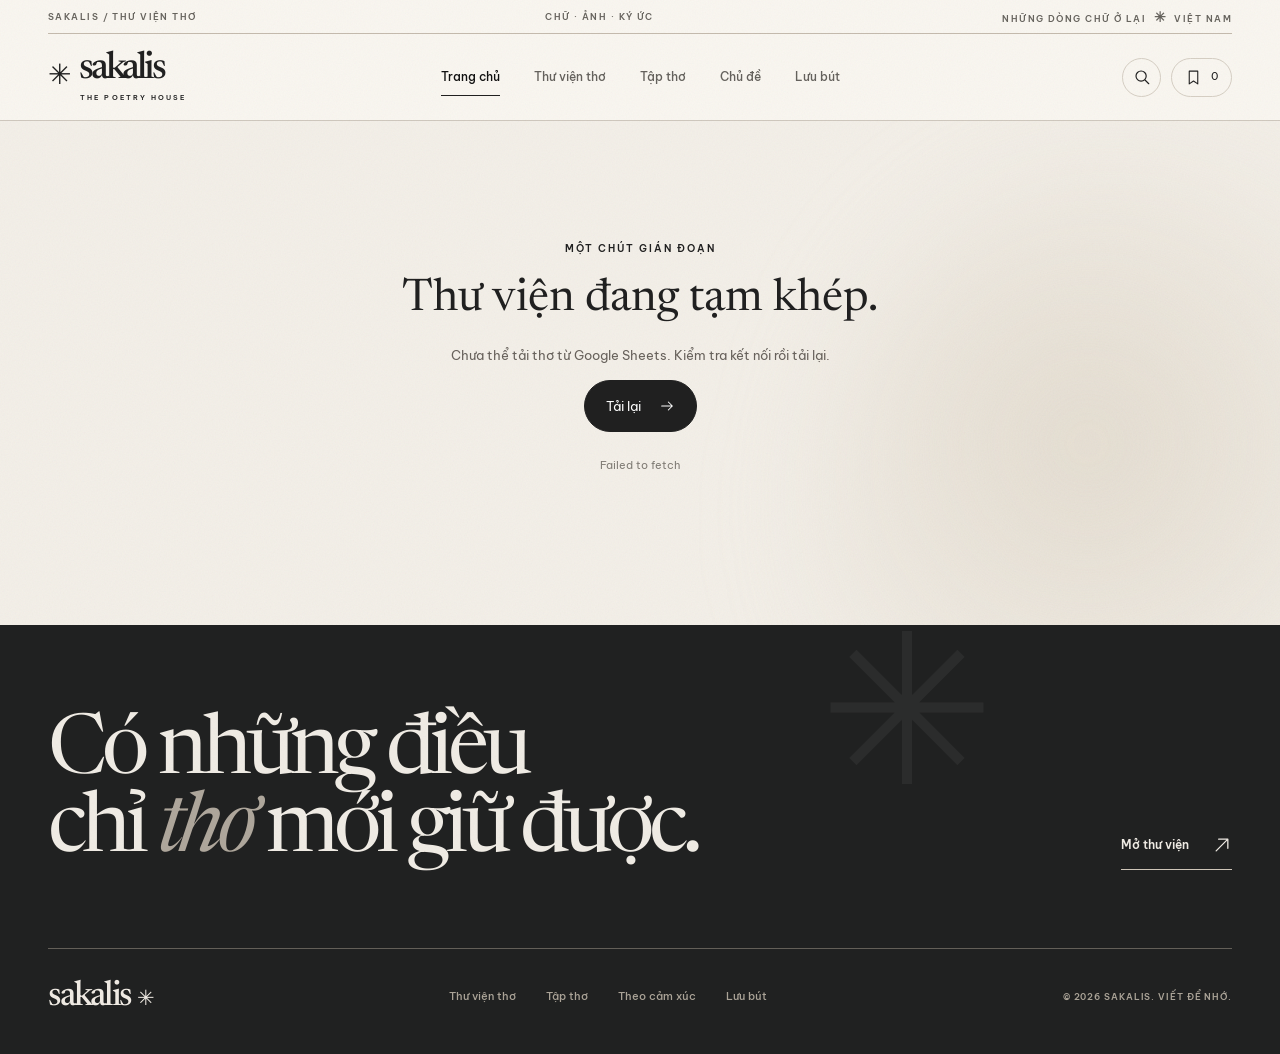
==== index.html @ 2503aca4 "up" ====
<!doctype html>
<html lang="vi"><head><meta charset="utf-8"><meta name="viewport" content="width=device-width, initial-scale=1"><meta name="theme-color" content="#f3efe8"><meta name="description" content="Sakalis, thư viện văn học đương đại: thơ, ký ức và những trang sách."><title>Sakalis · Một khoảng lặng dành cho thơ</title><link rel="icon" href="./favicon.ico"><link rel="preconnect" href="https://fonts.googleapis.com"><link rel="preconnect" href="https://fonts.gstatic.com" crossorigin><link rel="stylesheet" href="./assets/css/site.css"></head>
<body data-page="index"><div id="app"><div class="boot-status" role="status"><span class="boot-mark">✽</span><p>Đang mở những dòng thơ...</p><noscript>Cần bật JavaScript để đọc thơ trên Sakalis.</noscript></div></div><script defer src="./assets/js/site.bundle.js?v=5.0.0"></script></body></html>
---- assets/css/site.css ----
@import url('https://fonts.googleapis.com/css2?family=Be+Vietnam+Pro:wght@300;400;500;600;700&family=Literata:opsz,wght@7..72,300;7..72,400;7..72,500;7..72,600&family=Newsreader:opsz,wght@6..72,300;6..72,400;6..72,500;6..72,600&display=swap');
:root{--ivory:#f3efe8;--paper:#e9e4db;--paper-light:#f9f6f0;--stone:#d8d0c4;--ink:#202020;--dark:#17191b;--grey:#76726e;--line:#c9c0b2;--serif:'Newsreader','Literata',Georgia,serif;--poem:'Literata',Georgia,serif;--sans:'Be Vietnam Pro',Arial,sans-serif;--ease:cubic-bezier(.22,1,.36,1);--depth:0 25px 65px #20191120; color-scheme:light}
*,*::before,*::after{box-sizing:border-box}html{scroll-behavior:smooth}body{margin:0;min-width:320px;background:var(--ivory);color:var(--ink);font:400 13px/1.75 var(--sans);-webkit-font-smoothing:antialiased;overflow-x:hidden}body::before{content:"";position:fixed;z-index:150;inset:0;pointer-events:none;opacity:.23;background-image:url("data:image/svg+xml,%3Csvg viewBox='0 0 160 160' xmlns='http://www.w3.org/2000/svg'%3E%3Cfilter id='n'%3E%3CfeTurbulence type='fractalNoise' baseFrequency='.78' numOctaves='3' stitchTiles='stitch'/%3E%3C/filter%3E%3Crect width='100%25' height='100%25' opacity='.23' filter='url(%23n)'/%3E%3C/svg%3E");background-size:176px 176px;mix-blend-mode:multiply}body::after{content:"";position:fixed;z-index:-1;width:55vw;height:55vw;right:-18vw;top:18vh;border-radius:44% 56% 62% 38% / 55% 40% 60% 45%;background:radial-gradient(ellipse at 40% 40%,#dbd2c3aa,transparent 60%);filter:blur(55px);animation:ambientMorph 18s ease-in-out infinite alternate;pointer-events:none}
a{color:inherit;text-decoration:none}button,input,select{font:inherit}button{cursor:pointer}img{display:block;max-width:100%}[hidden]{display:none!important}::selection{background:#9d9487;color:#fff}button:focus-visible,a:focus-visible,input:focus-visible,select:focus-visible{outline:2px solid #766b5a;outline-offset:4px}.shell{width:min(1320px,calc(100% - 96px));margin-inline:auto}.eyebrow{display:block;font:600 10px/1.5 var(--sans);letter-spacing:.2em;text-transform:uppercase}.appear{opacity:0;transform:translateY(27px);transition:transform .9s var(--ease),opacity .9s var(--ease);transition-delay:var(--delay,0ms)}.appear.in-view{opacity:1;transform:translateY(0)}.page-leaving main{animation:pageLeave .16s ease forwards}
@keyframes pageLeave{to{opacity:.65;filter:blur(2px)}}@keyframes ambientMorph{from{transform:translate(-8%,0) rotate(-5deg);border-radius:44% 56% 62% 38% / 55% 40% 60% 45%}to{transform:translate(5%,8%) rotate(16deg);border-radius:59% 41% 38% 62%/39% 62% 38% 61%}}@keyframes fadeUp{from{opacity:0;transform:translateY(40px);filter:blur(4px)}to{opacity:1;transform:translateY(0);filter:blur(0)}}@keyframes roll{to{transform:rotate(360deg)}}@keyframes bob{50%{transform:translateY(-8px)}}@keyframes ticker{to{transform:translateX(-50%)}}@keyframes grainShift{0%,100%{transform:translate(0,0)}25%{transform:translate(1%,-1%)}50%{transform:translate(-1%,1%)}75%{transform:translate(1%,1%)}}@keyframes bookmarkPop{0%{transform:scale(1)}45%{transform:scale(1.27) rotate(-12deg)}100%{transform:scale(1)}}
/* Masthead + navigation */
.site-head{position:relative;z-index:120;background:var(--paper-light);border-bottom:1px solid #cfc8be}.head-top{height:34px;border-bottom:1px solid #c5bbae;display:flex;align-items:center;justify-content:space-between;font:600 9px/1 var(--sans);letter-spacing:.16em;color:#67645e}.head-top i{font-style:normal;font-size:14px;margin:0 4px}.head-main{height:86px;display:grid;grid-template-columns:1fr auto 1fr;align-items:center;gap:35px}.brand{display:flex;align-items:center;width:max-content;gap:8px;font:500 38px/.9 var(--serif);letter-spacing:-.085em}.brand-symbol{font:28px/1 var(--serif);letter-spacing:0;animation:roll 35s linear infinite}.brand small{display:block;font:600 7px/1.4 var(--sans);letter-spacing:.3em;margin-top:7px;margin-left:1px}.nav-links{display:flex;align-items:center;gap:34px}.nav-links a{position:relative;font:500 12px/1 var(--sans);color:#65625d;transition:color .2s}.nav-links a:hover,.nav-links a[aria-current=page]{color:#111}.nav-links a:after{content:"";position:absolute;left:0;bottom:-13px;width:0;height:1px;background:#202020;transition:width .35s var(--ease)}.nav-links a:hover:after,.nav-links a[aria-current=page]:after{width:100%}.head-actions{display:flex;align-items:center;justify-content:flex-end;gap:10px}.head-search,.head-saved{display:flex;align-items:center;justify-content:center;height:39px;border:1px solid #d6cfc4;transition:background .25s,color .25s,border-color .25s}.head-search{width:39px;border-radius:50%}.head-saved{border-radius:50px;padding:0 13px;gap:9px;font-size:11px}.head-search:hover,.head-saved:hover{background:#272624;color:#fff;border-color:#272624}.nav-menu,.nav-mobile{display:none}.nav-menu{background:none;border:0;padding:8px}
/* Shared UI */
.section-head{display:grid;grid-template-columns:76px minmax(0,1fr) auto;align-items:end;gap:26px;margin:0 0 34px;border-bottom:1px solid var(--line);padding-bottom:26px}.section-index{align-self:start;font:400 21px/1 var(--serif);color:#867f76;display:flex;gap:14px}.section-index span{font-size:12px;padding-top:6px}.section-title .eyebrow{color:#827970;margin-bottom:8px}.section-title h2{margin:0;font:400 clamp(35px,3.9vw,58px)/1.03 var(--serif);letter-spacing:-.045em}.section-title h2 em{font-weight:300;color:#817b73}.text-link{display:inline-flex;align-items:center;gap:15px;font:600 11px/1.5 var(--sans);letter-spacing:.015em;padding-bottom:7px;white-space:nowrap}.text-link svg{transition:transform .35s var(--ease)}.text-link:hover svg{transform:translate(4px,-4px)}.text-link:after{content:'';position:absolute}.button-ink{display:inline-flex;align-items:center;gap:18px;border:1px solid var(--ink);background:var(--ink);color:#fff;padding:14px 21px;border-radius:50px;transition:background .25s,color .25s;white-space:nowrap}.button-ink:hover{background:transparent;color:var(--ink)}.loading{min-height:430px;display:flex;flex-direction:column;align-items:center;justify-content:center;gap:20px;text-align:center;color:#666}.loading span{font:35px var(--serif);animation:roll 14s linear infinite}.loading p{font:italic 21px var(--serif)}.toast{position:fixed;z-index:800;bottom:28px;left:50%;transform:translate(-50%,20px);opacity:0;pointer-events:none;transition:transform .3s,opacity .3s;background:#252321;color:#fff;border-radius:35px;padding:13px 23px;box-shadow:0 10px 40px #0003;white-space:nowrap}.toast.show{opacity:1;transform:translate(-50%,0)}.notice,.empty-state{text-align:center;padding:120px 20px}.notice h2,.empty-state h2{font:400 45px/1.15 var(--serif);margin:18px 0}.notice p,.empty-state p{color:#68625c}.notice small{display:block;margin-top:24px;color:#807c75}.empty-state>span{font:45px var(--serif)}
/* HERO: ink-dark editorial composition */
.hero-art{position:relative;min-height:670px;margin:30px 0 0;border-radius:11px 11px 135px 11px;display:grid;grid-template-columns:56% 44%;overflow:hidden;background:#1c1d1d;color:#f4f0e9;isolation:isolate;box-shadow:var(--depth)}.hero-art:before{content:"";position:absolute;width:650px;height:680px;left:-210px;bottom:-490px;border-radius:50%;background:radial-gradient(ellipse,#7d7c7357,transparent 68%);filter:blur(15px);animation:ambientMorph 17s ease-in-out infinite alternate;z-index:-1}.hero-art:after{content:"✳";position:absolute;right:25%;top:-120px;font:350px/1 var(--serif);opacity:.035;pointer-events:none}.hero-copy{position:relative;z-index:3;padding:55px 25px 53px 64px;display:flex;flex-direction:column;justify-content:space-between}.hero-edition{font:600 10px/1.3 var(--sans);letter-spacing:.21em;color:#bab7af;opacity:0;animation:fadeUp .9s .1s forwards}.hero-title-mask{display:flex;flex-direction:column;margin:43px 0 auto}.hero-typeline{font:300 clamp(67px,7.6vw,123px)/.9 var(--serif);letter-spacing:-.057em;opacity:0;animation:fadeUp 1s var(--ease) forwards}.hero-typeline:nth-child(2){animation-delay:.14s}.hero-typeline:nth-child(3){animation-delay:.28s}.hero-typeline-em{font-style:italic;color:#b3aba0;margin-left:6vw}.hero-bottom{display:flex;gap:20px;align-items:end;justify-content:space-between;margin-top:25px;border-top:1px solid #87837c4d;padding-top:21px}.hero-lines{font:italic 15px/1.95 var(--poem);color:#c5c0b6;display:flex;flex-direction:column;max-width:53%}.hero-lines span{white-space:nowrap;overflow:hidden;text-overflow:ellipsis}.hero-cta{display:flex;flex-direction:column;gap:14px;max-width:46%}.hero-cta>span{font:600 9px/1.5 var(--sans);letter-spacing:.17em;color:#c2bcb2}.hero-cta a{display:flex;gap:15px;align-items:center;font:500 13px var(--sans);padding-bottom:8px;border-bottom:1px solid #bab6ae}.hero-cta a svg{transition:transform .3s}.hero-cta a:hover svg{transform:translate(4px,-4px)}.hero-visual{position:relative;overflow:hidden;min-height:670px}.hero-visual:after{content:'';inset:0;position:absolute;pointer-events:none;background:linear-gradient(90deg,#1c1d1d 0%,transparent 16%),linear-gradient(0deg,#1c1d1d6d,transparent 29%)}.hero-image-shape{position:absolute;inset:42px 45px 48px 8px;overflow:hidden;border-radius:46% 54% 47% 53%/55% 41% 59% 45%;filter:grayscale(1);transform:rotate(-5deg);box-shadow:inset 0 0 70px #0009;animation:heroMorph 18s ease-in-out infinite alternate}.hero-art-image{position:absolute;inset:-20px;transform:translate(var(--mx,0),var(--my,0)) rotate(5deg) scale(1.13);transition:transform .6s ease-out}.hero-art-image img{width:100%;height:100%;object-fit:cover;filter:contrast(1.22) brightness(.83)}@keyframes heroMorph{0%{border-radius:46% 54% 47% 53%/55% 41% 59% 45%;transform:rotate(-5deg)}100%{border-radius:56% 44% 57% 43%/45% 59% 41% 55%;transform:rotate(4deg)}}.hero-drawn-orbit{position:absolute;z-index:1;inset:20px 17px 17px 2px;border:1px solid #d8d1c146;border-radius:50%;transform:rotate(23deg);pointer-events:none}.hero-drawn-orbit:after{content:'';position:absolute;left:8%;bottom:18%;width:9px;height:9px;border-radius:50%;background:#d2cabb}.hero-visual-seal{position:absolute;z-index:3;right:10%;top:9%;font:68px/1 var(--serif);color:#dfdad0;animation:roll 45s linear infinite}.hero-visual-note{position:absolute;z-index:3;bottom:43px;right:50px;font:600 9px var(--sans);color:#e4e2dc;letter-spacing:.25em;writing-mode:vertical-rl}.hero-side{position:absolute;right:14px;top:50%;transform:translateY(-50%) rotate(180deg);writing-mode:vertical-rl;z-index:4;font:600 8px var(--sans);letter-spacing:.25em;color:#aaa399}
.marquee-ribbon{height:48px;margin:29px 0 80px;overflow:hidden;border-top:1px solid #bdb3a6;border-bottom:1px solid #bdb3a6;display:flex;align-items:center;color:#82796d}.marquee-ribbon div{white-space:nowrap;min-width:max-content;animation:ticker 40s linear infinite;font:500 14px var(--serif);letter-spacing:.28em}.marquee-ribbon i{font-style:normal;font-size:12px;padding:0 24px;color:#9b9389}
.home-section{margin-bottom:115px}.highlight-section{margin-top:0}.feature-layout{display:grid;grid-template-columns:minmax(0,1.38fr) minmax(0,.62fr);gap:17px;height:580px}.feature-major{position:relative;overflow:hidden;border-radius:8px 80px 8px 8px;color:#f4efe8;display:block;background:#2d2b29}.feature-major>img{width:100%;height:100%;object-fit:cover;filter:grayscale(1) brightness(.76);transition:transform 1.3s var(--ease),filter .7s}.feature-major:hover>img{transform:scale(1.055);filter:grayscale(1) brightness(.66)}.feature-major-dark{position:absolute;inset:0;background:linear-gradient(0deg,#090b0bea 0%,#080b0b47 64%,#090b0b20 100%)}.feature-major-kicker{position:absolute;top:30px;left:36px;font:600 10px var(--sans);letter-spacing:.2em}.feature-major-copy{position:absolute;left:43px;right:40px;bottom:40px}.feature-major-copy>span{font:600 10px var(--sans);letter-spacing:.15em}.feature-major-copy h3{font:400 clamp(38px,4.5vw,69px)/1.05 var(--serif);letter-spacing:-.04em;margin:13px 0 16px;max-width:80%}.feature-major-copy p{font:italic 16px/1.8 var(--poem);color:#d8d5cd;max-width:450px}.feature-major-link{display:flex;align-items:center;gap:12px;margin-top:26px;font:600 12px var(--sans)!important;letter-spacing:0!important}.feature-aside{display:grid;grid-template-rows:1.05fr .95fr;gap:17px;min-height:0}.feature-quotation{position:relative;overflow:hidden;background:#dcd5c9;border-radius:8px;padding:33px 35px;display:flex;flex-direction:column;justify-content:space-between}.feature-quotation::after{content:"";position:absolute;width:180px;height:180px;right:-60px;top:-70px;border:1px solid #a69b8d;border-radius:50%}.feature-quotation .eyebrow{color:#575149}.quotation-mark{font:400 104px/.7 var(--serif);color:#95897a;position:absolute;top:85px;left:28px;opacity:.5}.feature-quotation blockquote{margin:35px 0 20px;font:italic 400 clamp(23px,2.5vw,37px)/1.22 var(--serif);letter-spacing:-.02em;position:relative;z-index:1}.quote-origin{display:flex;gap:12px;align-items:center;font:600 10px var(--sans);color:#686157}.feature-secondary{display:grid;grid-template-columns:46% 54%;background:#242422;color:#f0ebe1;border-radius:8px 8px 60px 8px;overflow:hidden}.secondary-image{overflow:hidden}.secondary-image img{height:100%;width:100%;object-fit:cover;filter:grayscale(1);transition:transform .9s var(--ease)}.feature-secondary:hover img{transform:scale(1.06)}.secondary-body{display:flex;flex-direction:column;gap:10px;padding:28px 22px;justify-content:space-between}.secondary-body small{font:600 9px var(--sans);letter-spacing:.14em;color:#b2aa9e}.secondary-body strong{font:400 30px/1.13 var(--serif)}.secondary-body svg{margin-left:auto}
/* Poem gallery: cinematic photo covers, horizontal layouts, pure text folios */
.poem-gallery{display:grid;grid-template-columns:repeat(12,minmax(0,1fr));gap:20px;grid-auto-flow:row dense}.poem-item{position:relative;min-width:0;min-height:400px;overflow:hidden;border-radius:8px;background:#e5e0d6;isolation:isolate;transition:box-shadow .4s var(--ease)}.poem-item:hover{box-shadow:0 30px 64px #332e2424}.poem-item--cover,.poem-item--verse,.poem-item--folio{grid-column:span 4}.poem-item--editorial{grid-column:span 8;display:grid;grid-template-columns:45% 55%;border:1px solid #d1c8ba;background:#eae5dc}.poem-item--cover{min-height:470px}.cover-art{display:block;height:100%;color:#fff;position:relative;overflow:hidden}.cover-art>img{width:100%;height:100%;object-fit:cover;filter:grayscale(1) brightness(.86);transition:transform 1.1s var(--ease),filter 1s}.cover-art:hover>img{transform:scale(1.07);filter:grayscale(1) brightness(.66)}.cover-gradient{position:absolute;inset:0;background:linear-gradient(180deg,#16161630 0%,transparent 30%,#0d0d0d33 50%,#0d0d0dea 100%)}.cover-number{position:absolute;top:28px;left:27px;font:500 11px var(--sans);letter-spacing:.21em}.cover-caption{position:absolute;bottom:34px;left:31px;right:24px;transition:transform .45s var(--ease)}.cover-art:hover .cover-caption{transform:translateY(-8px)}.cover-caption>span:first-child{font:600 10px var(--sans);letter-spacing:.16em}.cover-caption h3{font:400 clamp(32px,3vw,45px)/1.09 var(--serif);letter-spacing:-.036em;margin:14px 0 18px}.cover-excerpt{font:italic 14px/1.55 var(--poem);color:#e5e1d7;display:block;max-width:95%}.cover-corner{position:absolute;right:26px;top:26px;border:1px solid #fff8;width:37px;height:37px;border-radius:50%;display:grid;place-items:center;transition:transform .4s}.cover-art:hover .cover-corner{transform:rotate(45deg)}.save-btn{display:inline-grid;place-items:center;width:38px;height:38px;background:#f5f0e8bb;border:1px solid #cfcbc5;color:#4f4b46;border-radius:50%;flex:none;transition:background .3s,color .3s,border-color .3s,transform .3s}.save-btn:hover,.save-btn.saved{background:#232220;color:white;border-color:#232220}.save-btn.saved svg{fill:currentColor}.save-btn.save-burst svg{animation:bookmarkPop .45s ease}.cover-save{position:absolute;z-index:3;bottom:20px;right:20px;background:#f2efecde}.editorial-art{position:relative;overflow:hidden;display:block;height:100%}.editorial-art img{width:100%;height:100%;object-fit:cover;filter:grayscale(1) contrast(1.08);transition:transform 1s var(--ease)}.editorial-art:hover img{transform:scale(1.07)}.image-stamp{position:absolute;bottom:18px;left:18px;font:600 8px var(--sans);letter-spacing:.15em;color:white;background:#20202091;padding:8px 12px}.editorial-copy{display:flex;flex-direction:column;padding:29px 31px 27px;gap:12px;min-width:0}.card-topline{display:flex;align-items:center;justify-content:space-between;gap:8px}.card-topline>span{font:600 9px/1.5 var(--sans);letter-spacing:.16em;color:#756f67}.editorial-copy h3{font:400 clamp(32px,3.5vw,51px)/1.05 var(--serif);letter-spacing:-.04em;margin:13px 0 12px}.editorial-copy h3 a,.folio-mid h3 a{transition:color .25s}.editorial-copy h3 a:hover,.folio-mid h3 a:hover{color:#80776d}.editorial-lines{display:flex;flex-direction:column;font:italic 15px/1.9 var(--poem);color:#777269;flex:1}.editorial-lines span{overflow:hidden;text-overflow:ellipsis;white-space:nowrap}.card-arrow{display:flex;align-items:center;justify-content:space-between;border-top:1px solid #c9beb1;padding-top:19px;margin-top:12px;font:600 11px var(--sans)}.card-arrow span{display:grid;place-items:center;width:36px;height:36px;border:1px solid #968b80;border-radius:50%;transition:transform .4s}.card-arrow:hover span{transform:translateX(5px)}.poem-item--verse{background:#232322;color:#f2ede5;padding:28px 30px;display:flex;flex-direction:column}.poem-item--verse:before{content:'';position:absolute;inset:0;background:radial-gradient(circle at 75% 80%,#77736842,transparent 62%);z-index:-1}.verse-ink{position:absolute;right:-35px;bottom:-64px;font:330px/1 var(--serif);color:#ffffff0b;transform:rotate(-24deg);pointer-events:none}.poem-item--verse .card-topline>span{color:#bbb4aa}.poem-item--verse .save-btn{color:#fff;border-color:#555;background:#ffffff0d}.poem-item--verse .save-btn:hover,.poem-item--verse .save-btn.saved{background:#e9e3d9;color:#222}.verse-card-content{display:flex;flex-direction:column;flex:1;padding-top:28px}.verse-card-content .eyebrow{color:#b6ada1}.verse-card-content blockquote{font:italic 400 clamp(27px,3vw,41px)/1.3 var(--serif);letter-spacing:-.032em;margin:auto 0;display:-webkit-box;-webkit-line-clamp:5;-webkit-box-orient:vertical;overflow:hidden}.verse-card-title{font:600 11px var(--sans);letter-spacing:.05em;border-top:1px solid #746f65;padding-top:14px}.verse-arrow{font:500 10px var(--sans);display:flex;justify-content:space-between;align-items:center;margin-top:12px;color:#bfb8af}.poem-item--folio{background:linear-gradient(135deg,#d6cec1,#f0eae1 62%,#d9d1c5);padding:25px 27px;display:flex;flex-direction:column;border:1px solid #c9beb1;box-shadow:inset 0 0 0 8px #ebe4dbaa}.folio-stitch{font:600 8px var(--sans);letter-spacing:.25em;color:#8c8173;display:flex;justify-content:space-between;padding:0 1px 17px;margin-bottom:12px;border-bottom:1px solid #bcb0a2}.folio-mid{margin:auto 0;text-align:center;padding:22px 10px}.folio-ornament{font:45px var(--serif);color:#8a7e71}.folio-mid h3{font:400 clamp(31px,3.1vw,47px)/1.12 var(--serif);letter-spacing:-.045em;margin:19px 0 22px}.folio-mid p{font:italic 15px/1.7 var(--poem);color:#746b60}.folio-foot{display:flex;justify-content:space-between;align-items:center;padding:14px 0 0;border-top:1px solid #bcb0a2;font:600 9px var(--sans);letter-spacing:.12em}
/* Book cover physical objects */
.shelves-section{padding:26px 0 0}.book-shelf{display:grid;grid-template-columns:repeat(5,minmax(0,1fr));gap:26px;position:relative;padding:20px 7px 37px}.book-shelf:after{content:"";position:absolute;left:0;right:0;bottom:70px;height:12px;border-radius:5px;background:linear-gradient(#c7bfb3,#9d9387);box-shadow:0 12px 13px #43372b34;z-index:-1}.book-card{display:block;min-width:0;perspective:900px}.book-object{height:auto;aspect-ratio:.68;width:min(100%,216px);margin:0 auto 22px;position:relative;transform:rotateY(-13deg) rotateZ(-2deg);transform-style:preserve-3d;box-shadow:14px 18px 20px #261e162e,4px 5px 3px #261e1629;border-radius:3px 7px 7px 3px;overflow:visible;transition:transform .65s var(--ease),box-shadow .65s var(--ease);background:#181818;color:#f1ede6}.book-card:hover .book-object{transform:translateY(-15px) rotateY(0deg) rotateZ(0deg);box-shadow:10px 29px 27px #261e1645,0 7px 3px #261e1625}.book-object:after{content:"";position:absolute;right:-8px;top:3px;bottom:3px;width:9px;background:repeating-linear-gradient(90deg,#e9e4dd 0 1px,#d5cec3 1px 2px,#eee7dd 2px 4px);transform:rotateY(60deg);transform-origin:left;border-radius:0 3px 3px 0}.book-photo{position:absolute;inset:0;overflow:hidden;border-radius:2px 5px 5px 2px}.book-photo:after{content:'';position:absolute;inset:0;background:linear-gradient(180deg,#13131342 0%,#121212c4 100%)}.book-photo img{width:100%;height:100%;object-fit:cover;filter:grayscale(1) contrast(1.06)}.book-grain{position:absolute;inset:0;background:linear-gradient(90deg,#0006 0%,transparent 9%,#ffffff18 12%,transparent 15%);z-index:1}.book-spine{position:absolute;left:7px;top:0;bottom:0;width:3px;box-shadow:2px 0 3px #0006;z-index:3}.book-cover-writing{position:absolute;inset:20px 15px 18px 22px;z-index:2;display:flex;flex-direction:column;justify-content:space-between}.book-imprint{font:600 8px var(--sans);letter-spacing:.18em}.book-cover-writing strong{font:400 clamp(22px,2.2vw,33px)/1.05 var(--serif);letter-spacing:-.03em;text-shadow:0 1px 5px #0004}.book-cover-rule{height:1px;background:#e8e1d090;margin-top:auto;margin-bottom:8px}.book-cover-writing small{display:flex;justify-content:space-between;font:600 8px var(--sans)}.book-cover-writing small span{font-size:18px}.book-pale .book-photo:after{background:linear-gradient(180deg,#a8a39a45,#4a423c85)}.book-silver .book-photo:after{background:linear-gradient(180deg,#2223,#111a)}.book-mist .book-photo:after{background:linear-gradient(180deg,#dad5cb14,#151919c9)}.book-caption{display:flex;flex-direction:column;gap:4px;padding:0 9px}.book-caption strong{font:500 17px/1.2 var(--serif)}.book-caption small{font:500 10px var(--sans);color:#77706a;display:flex;gap:8px;align-items:center}
/* An editorial pause */
.breathing-section{min-height:500px;margin:20px 0 115px;background:#292a2a;color:#f2efe7;display:grid;grid-template-columns:49% 51%;overflow:hidden;border-radius:8px 100px 8px 8px}.breathing-visual{position:relative;min-height:500px;overflow:hidden}.breathing-visual img{width:100%;height:100%;object-fit:cover;filter:grayscale(1) brightness(.58);transition:transform 1s}.breathing-section:hover img{transform:scale(1.04)}.breathing-visual:after{content:'';position:absolute;inset:0;background:linear-gradient(90deg,transparent,#292a2a77)}.breathing-sun{position:absolute;top:-120px;right:-160px;width:430px;height:430px;border:1px solid #ffffff55;border-radius:50%;z-index:2;box-shadow:0 0 0 42px #ffffff13,0 0 0 100px #ffffff0c}.breathing-visual>span{position:absolute;bottom:29px;left:31px;z-index:3;font:600 9px var(--sans);letter-spacing:.17em}.breathing-content{padding:75px clamp(32px,5.5vw,87px);display:flex;flex-direction:column;align-items:start;justify-content:center}.breathing-content .eyebrow{color:#b9b0a5}.breathing-icon{font:55px var(--serif);color:#a9a194;margin-top:25px}.breathing-content h2{font:400 clamp(31px,4vw,58px)/1.14 var(--serif);letter-spacing:-.03em;margin:10px 0 18px}.breathing-content h2 em{color:#b7b0a4}.breathing-content p{font:400 13px/2 var(--sans);color:#c0bcb4;max-width:470px;margin-bottom:24px}.breathing-content .text-link{border-bottom:1px solid #d0c8bd}
/* Topic tiles and notes */
.mood-gallery{display:grid;grid-template-columns:repeat(3,minmax(0,1fr));gap:15px}.mood-card{height:235px;position:relative;overflow:hidden;border-radius:8px;background:#d7d1c8;padding:22px 25px;display:flex;flex-direction:column;justify-content:space-between}.mood-card:after{content:'';position:absolute;inset:0;background:linear-gradient(90deg,#ded8cfec 8%,#ded8cf54 100%);pointer-events:none;transition:background .4s}.mood-background{position:absolute;inset:0;filter:grayscale(1);overflow:hidden}.mood-background img{width:100%;height:100%;object-fit:cover;opacity:.7;transition:transform .8s var(--ease),opacity .4s}.mood-card:hover img{transform:scale(1.08);opacity:.85}.mood-count,.mood-word,.mood-end{position:relative;z-index:2}.mood-count{font:600 9px var(--sans);letter-spacing:.2em}.mood-word{font:400 clamp(29px,3.5vw,53px)/1 var(--serif);letter-spacing:-.035em}.mood-end{display:flex;align-items:center;justify-content:space-between;font:600 10px var(--sans)}.closing-note{min-height:260px;margin:50px 0 110px;border-top:1px solid var(--line);display:flex;gap:12px;flex-direction:column;align-items:center;justify-content:center;position:relative;text-align:center}.closing-note h2{font:400 clamp(31px,4vw,54px)/1.1 var(--serif);margin:10px 0 15px}.closing-note h2 i{color:#867d73}.closing-ornament{position:absolute;right:5%;top:50%;font:130px/1 var(--serif);color:#c9c0b4;opacity:.4;z-index:-1}
/* Library page */
.list-hero{position:relative;min-height:400px;margin:32px 0 28px;background:#252525;border-radius:10px 75px 10px 10px;color:#efe9df;display:grid;grid-template-columns:67% 33%;overflow:hidden}.list-hero:before{content:'';position:absolute;inset:0;background:radial-gradient(circle at 30% 100%,#635f5755,transparent 55%);pointer-events:none}.list-hero-copy{position:relative;padding:50px 65px 52px}.list-hero-copy .eyebrow{color:#c5bdb1}.list-hero h1{font:400 clamp(50px,6vw,92px)/.92 var(--serif);letter-spacing:-.045em;margin:27px 0 19px}.list-hero h1 em{color:#b7afa5}.list-hero p{font:400 13px/1.9 var(--sans);color:#c0b8ac;max-width:455px}.list-hero-art{position:relative;min-height:390px}.list-hero-oval{position:absolute;inset:24px 36px 25px 5px;border-radius:48% 52% 43% 57%/57% 40% 60% 43%;overflow:hidden;transform:rotate(11deg)}.list-hero-oval img{width:100%;height:100%;object-fit:cover;filter:grayscale(1) brightness(.62)}.list-hero-oval:after{content:'';position:absolute;inset:0;background:#26262638}.list-hero-monogram{position:absolute;right:17%;top:22%;font:250px/.8 var(--serif);color:#e7ddd13b}.list-hero-monogram span{font-size:45px;position:absolute;top:-25px;right:35px}.list-hero-folio{position:absolute;right:13px;bottom:27px;writing-mode:vertical-rl;font:600 9px var(--sans);letter-spacing:.15em;color:#ddd3c7}.filter-panel{position:sticky;top:0;z-index:70;background:#ebe4daed;backdrop-filter:blur(20px);border:1px solid #d1c8bb;border-radius:10px;margin-bottom:33px;box-shadow:0 16px 35px #29231d0d}.filter-top{height:34px;display:flex;gap:10px;align-items:center;padding:0 23px;border-bottom:1px solid #d4cabd;color:#666055}.filter-top span{font-size:16px}.filter-top strong,.filter-top small{font:600 9px var(--sans);letter-spacing:.17em}.filter-top small{margin-left:auto;color:#999085}.filter-row{padding:14px 20px;display:flex;gap:13px;align-items:stretch}.search-box{display:flex;align-items:center;gap:15px;min-width:0;flex:1;background:#f8f4ec;border:1px solid #d1c8bb;border-radius:6px;padding:13px 18px}.search-box svg{flex:none;color:#675f54}.search-box input{border:0;outline:0;background:transparent;width:100%;min-width:0;color:#242424;font:400 13px var(--sans)}.search-box input::placeholder{color:#998f82}.filter-selects{display:flex;gap:9px}.filter-selects label{background:#f8f4ec;border:1px solid #d1c8bb;border-radius:6px;padding:6px 10px;min-width:137px;display:flex;flex-direction:column;gap:3px}.filter-selects label span{font:600 8px var(--sans);letter-spacing:.15em;color:#888075}.filter-selects select{border:0;background:transparent;outline:none;color:#38342f;font:500 11px var(--sans);width:100%;max-width:180px;cursor:pointer}.filter-bottom{padding:8px 24px 11px;border-top:1px solid #d4cabd;display:flex;align-items:center;justify-content:space-between;color:#746d65;font:500 10px var(--sans)}.saved-only{display:inline-flex;align-items:center;gap:8px;cursor:pointer}.saved-only input{accent-color:#2a2826}.saved-only span{font-size:16px}.result-intro{display:flex;justify-content:space-between;align-items:center;border-bottom:1px solid #bfb6a9;padding-bottom:18px;margin-bottom:22px;font:600 10px var(--sans);letter-spacing:.14em;color:#686159}.result-intro .slash{color:#c9bfb1;margin:0 12px}.library-results{margin-bottom:100px}.load-more-wrap{text-align:center;padding:45px 0}.load-more{border:1px solid #aca091;background:transparent;border-radius:60px;padding:15px 22px;display:inline-flex;gap:15px;align-items:center;transition:all .2s}.load-more:hover{background:#292622;color:#fff}.load-more[hidden]{display:none}
/* Collection */
.collection-hero{margin-top:43px;border-bottom:1px solid #c6bbaf;padding:55px 15px 67px;position:relative;display:flex;align-items:center;justify-content:space-between;overflow:hidden}.collection-hero>div{position:relative;z-index:2;max-width:900px}.collection-hero .eyebrow{color:#82796f}.collection-hero h1{font:400 clamp(50px,6vw,95px)/.98 var(--serif);letter-spacing:-.052em;margin:20px 0}.collection-hero h1 em{color:#8b8276}.collection-hero p{max-width:600px;color:#777068;font:400 13px/1.9 var(--sans)}.collection-emblem{position:absolute;right:4%;top:40%;font:270px/1 var(--serif);color:#c5bcaf85;transform:translateY(-50%);animation:roll 80s linear infinite}.collection-toolbar{display:flex;gap:20px;justify-content:space-between;align-items:center;padding:25px 0}.collection-toolbar .search-box{max-width:460px}.collection-switch{display:flex;gap:4px;padding:4px;border:1px solid #c5b9ab;border-radius:30px}.collection-switch a{padding:8px 21px;border-radius:25px;font:500 11px var(--sans)}.collection-switch a[aria-current=page]{background:#292825;color:#fff}.collection-count{text-align:right;border-bottom:1px solid #d4c9bc;padding-bottom:14px;color:#7e746b;font:600 10px var(--sans);letter-spacing:.15em}.collection-books{grid-template-columns:repeat(4,minmax(0,1fr));gap:45px 50px;margin:34px 0 120px}.collection-books:after{display:none}.collection-books .book-object{width:min(100%,228px)}.collection-moods{margin:33px 0 110px}
/* Detail: reading-first */
.detail-shell{max-width:1200px}.detail-intro{padding:44px 0 30px;text-align:center}.detail-breadcrumb{display:flex;justify-content:center;gap:12px;align-items:center;color:#968c80;font:500 10px var(--sans);letter-spacing:.04em;margin-bottom:42px}.detail-breadcrumb a:hover{color:#1e1e1e}.detail-title-block .eyebrow{color:#84796d}.detail-title-block h1{font:400 clamp(52px,5.8vw,88px)/1.08 var(--serif);letter-spacing:-.055em;margin:15px auto 22px;max-width:840px}.detail-meta{display:flex;justify-content:center;align-items:center;gap:18px;font:600 9px/1.6 var(--sans);letter-spacing:.12em;color:#8f8579}.detail-meta>span:nth-child(even){font-size:15px;color:#bbb0a1}.detail-layout{display:grid;grid-template-columns:270px minmax(0,1fr);gap:55px;margin-top:35px}.detail-aside{padding-top:65px}.detail-portrait{margin:0}.detail-portrait img{width:100%;height:365px;object-fit:cover;filter:grayscale(1);border-radius:8px 50px 8px 8px}.detail-portrait figcaption{font:600 9px var(--sans);letter-spacing:.14em;margin:14px 0 27px;color:#7d7367}.detail-aside-info{border-top:1px solid #c1b5a7;border-bottom:1px solid #c1b5a7;padding:23px 0}.detail-aside-info .eyebrow{color:#8d8175}.detail-aside-info>a{display:flex;justify-content:space-between;align-items:center;font:500 21px/1.5 var(--serif);margin:12px 0}.aside-tags{display:flex;gap:7px;flex-wrap:wrap}.aside-tags a{border:1px solid #beb4a8;padding:7px 10px;border-radius:30px;font-size:10px}.aside-quote{padding:28px 10px;font:italic 24px/1.4 var(--serif);color:#91867b}.reading-area{min-width:0}.reading-toolbar{display:flex;justify-content:space-between;align-items:center;flex-wrap:wrap;gap:12px;margin:0 0 14px;padding:10px 14px;border:1px solid #d1c7ba;background:#e9e3d8;border-radius:9px}.reading-modes{display:flex;gap:3px;background:#d9d2c7;border-radius:45px;padding:4px}.detail-reading-option{border:0;background:transparent;padding:9px 15px;border-radius:36px;font:600 10px var(--sans);display:inline-flex;align-items:center;gap:7px;color:#71695f;transition:background .2s}.detail-reading-option.is-active{background:#f8f5f0;color:#272421;box-shadow:0 2px 8px #0000000f}.reading-tools{display:flex;align-items:center;gap:6px}.tool-button,.reading-tools .save-btn{border:1px solid #d0c6b7;background:#f5f1e9;color:#38342f;display:grid;place-items:center;width:38px;height:38px;border-radius:50%;font:500 12px var(--sans)}.tool-button:hover,.tool-button.playing{background:#282623;color:#fff}.reading-tools .save-btn.saved{background:#24211e;color:#fff}.poem-paper{background:#fbf8f1;min-height:670px;padding:33px 52px 32px;box-shadow:0 18px 60px #2b231815;border:1px solid #e3d9cb;border-radius:3px;position:relative}.poem-paper:before{content:'';position:absolute;inset:10px;border:1px solid #ece4d9;pointer-events:none}.poem-paper-top,.poem-paper-bottom{display:flex;justify-content:space-between;align-items:center;color:#9b9184;font:600 9px var(--sans);letter-spacing:.13em}.poem-paper-top>span:last-child{font-size:18px}.poem-paper-bottom{border-top:1px solid #dbd2c6;padding-top:17px}.poem-text-block{margin:56px auto 58px;max-width:620px}.paper-kicker{font:600 9px var(--sans);letter-spacing:.22em;color:#ada192}.paper-poem-title{font:400 36px/1.2 var(--serif);letter-spacing:-.045em;margin:14px 0 42px}.poem-body{font:400 20px/2.05 var(--poem);color:#34312e}.stanza{margin:0 0 26px}.verse{display:block;white-space:nowrap;transform-origin:left center}.poem-signature{margin:54px 0 0;display:flex;flex-direction:column;align-items:flex-start;gap:3px}.poem-signature span{font:32px var(--serif);color:#aba093}.poem-signature strong{font:italic 28px var(--serif)}.poem-signature small{font:500 10px var(--sans);color:#9a8f81}.video-section{margin-top:50px}.video-heading{display:flex;justify-content:space-between;align-items:end;margin-bottom:17px;gap:15px}.video-heading .eyebrow{color:#8c8276}.video-heading h2{font:400 36px var(--serif);margin:8px 0}.video-heading>span{font:600 10px var(--sans);letter-spacing:.16em;color:#81786e}.video-frame{aspect-ratio:16/9;background:#181818;border-radius:8px;overflow:hidden;box-shadow:var(--depth)}.video-frame iframe{width:100%;height:100%;border:0}.poem-actions{border-bottom:1px solid #c4b9ac;display:flex;align-items:center;justify-content:space-between;gap:15px;padding:25px 0;color:#857b70;font:italic 16px var(--serif)}.poem-actions button{border:0;background:transparent;display:flex;align-items:center;gap:8px;font:600 11px var(--sans);color:#272523}.related-wrap{margin:105px 0}.detail-next{border-top:1px solid #c5b9ab;display:grid;grid-template-columns:1fr 25px 1fr;gap:24px;align-items:center;padding:40px 0 75px}.detail-next>a{display:flex;flex-direction:column;gap:12px}.detail-next>a:last-child{text-align:right}.detail-next a span{font:600 9px var(--sans);letter-spacing:.16em;color:#81786b}.detail-next a strong{font:400 25px/1.12 var(--serif)}.detail-next>span{text-align:center;font-size:20px;color:#9a8f82}
.flipbook-reader[hidden],.poem-paper[hidden]{display:none!important}.flipbook-reader{margin-top:16px}.flipbook-reader .flipbook-paper-cover,.flipbook-reader .flipbook-paper-end{filter:grayscale(1)}.flipbook-reader .flipbook-static{border-radius:0}.flipbook-reader .flipbook-paper{border-radius:0}
/* Footer */
.site-footer{background:#202121;color:#f0ece5;margin-top:30px;overflow:hidden}.footer-art{position:relative;padding:90px 0 78px;display:flex;align-items:end;justify-content:space-between;border-bottom:1px solid #635f58}.footer-orbit{position:absolute;right:20%;top:5px;font:210px/1 var(--serif);color:#ffffff0d;animation:roll 90s linear infinite}.footer-lead{position:relative;z-index:1;font:400 clamp(42px,6.5vw,98px)/.93 var(--serif);letter-spacing:-.06em}.footer-lead i{color:#afa79c}.footer-explore{position:relative;z-index:2;padding:14px 0;border-bottom:1px solid #cfc6b9;display:flex;gap:23px;align-items:center;font:600 12px var(--sans)}.footer-bottom{padding:30px 0 40px;display:flex;align-items:center;justify-content:space-between;gap:25px;color:#aaa397}.footer-brand{font:500 35px var(--serif);letter-spacing:-.06em;color:#eee9e2}.footer-brand span{font:21px var(--serif);padding-left:6px}.footer-nav{display:flex;gap:30px}.footer-nav a{font:500 11px var(--sans)}.footer-nav a:hover{color:#fff}.footer-bottom small{font:600 9px var(--sans);letter-spacing:.1em}
/* Breakpoints */
@media(max-width:1160px){.shell{width:min(100% - 58px,1320px)}.head-main{gap:18px}.nav-links{gap:20px}.hero-copy{padding-left:39px}.hero-typeline{font-size:clamp(62px,8.3vw,100px)}.hero-art{min-height:595px}.hero-visual{min-height:595px}.feature-layout{height:525px}.feature-major-copy h3{max-width:100%}.editorial-copy{padding:24px}.editorial-copy h3{font-size:38px}.poem-item{min-height:385px}.poem-item--cover{min-height:450px}.detail-layout{grid-template-columns:210px minmax(0,1fr);gap:28px}.poem-paper{padding:29px 39px}.book-shelf{gap:17px}}
@media(max-width:890px){.head-top{height:27px}.head-top span:nth-child(2){display:none}.head-main{height:72px}.nav-links{display:none}.nav-menu{display:block}.nav-mobile{position:absolute;left:0;right:0;top:99px;background:#f4f0e9;border-bottom:1px solid #c4baab;box-shadow:0 15px 20px #0001;padding:18px 30px}.nav-mobile.open{display:flex;flex-direction:column}.nav-mobile a{padding:11px 5px;border-bottom:1px solid #d6ccbf;font-size:13px}.hero-art{grid-template-columns:54% 46%;min-height:540px}.hero-visual{min-height:540px}.hero-typeline{font-size:clamp(54px,8.2vw,75px)}.hero-bottom{flex-direction:column;align-items:start;gap:17px}.hero-lines,.hero-cta{max-width:100%}.hero-visual-note{right:30px}.section-head{grid-template-columns:50px minmax(0,1fr);gap:14px}.section-head .text-link{grid-column:2;justify-self:start}.feature-layout{height:500px;grid-template-columns:1.2fr .8fr}.feature-quotation{padding:25px}.feature-quotation blockquote{font-size:27px}.feature-major-copy{left:27px;bottom:28px;right:24px}.feature-major-copy h3{font-size:49px}.secondary-body strong{font-size:23px}.poem-gallery{gap:15px}.poem-item--cover,.poem-item--verse,.poem-item--folio{grid-column:span 6}.poem-item--editorial{grid-column:span 12}.poem-item{min-height:390px}.poem-item--cover{min-height:465px}.book-shelf{grid-template-columns:repeat(3,minmax(0,1fr));row-gap:35px}.book-shelf:after{display:none}.mood-gallery{grid-template-columns:repeat(2,minmax(0,1fr))}.breathing-section{min-height:440px}.breathing-visual{min-height:440px}.breathing-content{padding:35px}.breathing-content h2{font-size:39px}.filter-row{flex-direction:column}.filter-selects label{flex:1}.detail-layout{grid-template-columns:1fr}.detail-aside{display:none}.reading-area{max-width:780px;margin:auto}.related-wrap{margin-top:75px}.collection-books{grid-template-columns:repeat(3,1fr)}.footer-bottom{flex-wrap:wrap}}
@media(max-width:600px){.shell{width:calc(100% - 30px)}.head-top{font-size:7px;letter-spacing:.1em}.head-main{height:63px}.nav-mobile{top:90px}.brand{font-size:31px}.brand-symbol{font-size:23px}.brand small{font-size:5px}.head-actions{gap:5px}.head-search,.head-saved{height:34px}.head-search{width:34px}.head-saved{padding:0 10px}.hero-art{margin:15px 0 0;min-height:0;display:flex;flex-direction:column;border-radius:7px 7px 70px 7px}.hero-copy{padding:27px 24px 25px}.hero-edition{font-size:8px}.hero-title-mask{margin:30px 0 0}.hero-typeline{font-size:clamp(57px,13.2vw,79px)}.hero-typeline-em{margin-left:13vw}.hero-bottom{margin-top:33px;padding-top:17px}.hero-lines{font-size:12px;line-height:1.85}.hero-cta{width:100%;flex-direction:row;justify-content:space-between;align-items:end;gap:10px}.hero-cta>span{font-size:8px;max-width:48%}.hero-cta a{font-size:10px;gap:5px}.hero-visual{min-height:280px;height:280px}.hero-image-shape{inset:0 18% -80px 8%;border-radius:40% 60% 0 0!important;animation:none;transform:none!important}.hero-art-image{transform:none}.hero-art-image img{filter:grayscale(1) brightness(.8)}.hero-drawn-orbit{inset:5px 18% -90px 8%}.hero-visual-seal{font-size:44px;right:12%}.hero-visual-note{right:14px;bottom:20px;font-size:6px}.hero-side{display:none}.marquee-ribbon{margin:18px 0 54px;height:37px}.marquee-ribbon div{font-size:11px}.home-section{margin-bottom:69px}.section-head{grid-template-columns:33px 1fr;gap:11px;padding-bottom:17px;margin-bottom:19px}.section-index{font-size:17px;gap:5px}.section-index span{font-size:8px}.section-title .eyebrow{font-size:8px}.section-title h2{font-size:clamp(32px,8vw,43px)}.section-head .text-link{font-size:10px}.feature-layout{display:flex;flex-direction:column;height:auto;gap:11px}.feature-major{height:425px;flex:none;border-radius:7px 40px 7px 7px}.feature-major-copy{left:23px;right:21px;bottom:22px}.feature-major-copy h3{font-size:43px}.feature-major-copy p{font-size:13px}.feature-major-kicker{top:20px;left:22px;font-size:8px}.feature-aside{display:grid;grid-template-columns:1fr 1fr;grid-template-rows:220px;gap:11px}.feature-quotation{padding:16px}.feature-quotation .eyebrow{font-size:7px}.feature-quotation blockquote{font-size:22px;margin:25px 0 5px;line-height:1.17}.quotation-mark{font-size:60px;top:52px;left:12px}.quote-origin{font-size:8px}.feature-secondary{grid-template-columns:1fr;grid-template-rows:93px 1fr;border-radius:7px 7px 30px 7px}.secondary-body{padding:12px;gap:2px}.secondary-body small{font-size:7px}.secondary-body strong{font-size:19px}.secondary-body svg{display:none}.poem-gallery{grid-template-columns:repeat(2,minmax(0,1fr));gap:11px}.poem-item,.poem-item--cover,.poem-item--verse,.poem-item--folio{grid-column:span 1;min-height:315px}.poem-item--editorial{grid-column:span 2;min-height:270px;grid-template-columns:40% 60%}.poem-item--cover{min-height:345px}.cover-number{top:17px;left:13px;font-size:8px}.cover-caption{left:14px;bottom:21px;right:12px}.cover-caption>span:first-child{font-size:8px}.cover-caption h3{font-size:clamp(23px,6.4vw,32px);margin:8px 0 10px}.cover-excerpt{font-size:11px;line-height:1.5;display:-webkit-box;-webkit-line-clamp:2;-webkit-box-orient:vertical;overflow:hidden}.cover-corner{width:27px;height:27px;right:12px;top:13px}.cover-corner svg{width:15px}.cover-save{right:11px;bottom:10px}.save-btn{width:30px;height:30px}.save-btn svg{width:15px}.editorial-copy{padding:13px 13px 12px;gap:3px}.card-topline>span{font-size:7px}.editorial-copy h3{font-size:clamp(25px,7.2vw,35px);margin:10px 0}.editorial-lines{font-size:11px;line-height:1.6}.editorial-lines span:nth-child(n+3){display:none}.card-arrow{margin-top:4px;padding-top:9px;font-size:9px}.card-arrow span{height:29px;width:29px}.card-arrow svg{width:15px}.image-stamp{font-size:6px;padding:5px;left:7px;bottom:7px}.poem-item--verse{padding:15px 13px}.verse-card-content{padding-top:25px}.verse-card-content .eyebrow{font-size:7px}.verse-card-content blockquote{font-size:clamp(22px,6.3vw,31px);line-height:1.25}.verse-card-title{font-size:8px}.verse-arrow{font-size:8px}.verse-ink{font-size:190px;right:-20px;bottom:-30px}.poem-item--folio{padding:13px 13px}.folio-stitch{font-size:6px;padding-bottom:9px}.folio-mid{padding:9px 0}.folio-ornament{font-size:32px}.folio-mid h3{font-size:clamp(25px,7vw,34px);margin:12px 0}.folio-mid p{font-size:10px}.folio-foot{font-size:7px}.breathing-section{display:flex;flex-direction:column;margin:0 0 73px;border-radius:8px 50px 8px 8px}.breathing-visual{min-height:240px;height:240px}.breathing-content{padding:28px 23px 34px}.breathing-icon{font-size:36px;margin-top:14px}.breathing-content h2{font-size:clamp(33px,8vw,47px)}.breathing-content p{font-size:11px}.book-shelf{grid-template-columns:repeat(2,minmax(0,1fr));gap:20px 15px;padding:6px 0 0}.book-object{width:min(100%,165px);margin-bottom:18px}.book-cover-writing{inset:13px 11px 12px 18px}.book-imprint{font-size:6px}.book-cover-writing strong{font-size:clamp(19px,5.8vw,27px)}.book-caption strong{font-size:14px}.book-caption small{font-size:9px}.mood-gallery{grid-template-columns:repeat(2,minmax(0,1fr));gap:9px}.mood-card{height:170px;padding:14px 13px}.mood-count{font-size:7px}.mood-word{font-size:clamp(27px,7vw,39px)}.mood-end{font-size:8px}.closing-note{min-height:230px;margin:20px 0 50px}.closing-note h2{font-size:36px}.list-hero{grid-template-columns:1fr;min-height:0;margin-top:15px;border-radius:7px 50px 7px 7px}.list-hero-copy{padding:29px 23px 29px}.list-hero h1{font-size:clamp(49px,12vw,73px)}.list-hero p{font-size:11px;max-width:270px}.list-hero-art{position:absolute;top:10px;right:-60px;width:210px;height:350px;min-height:0;opacity:.3;pointer-events:none}.list-hero-oval{inset:15px}.list-hero-monogram{display:none}.list-hero-folio{display:none}.filter-panel{margin:16px 0 28px;position:relative}.filter-top{padding:0 12px}.filter-top strong{font-size:8px}.filter-top small{display:none}.filter-row{padding:11px;gap:9px}.search-box{padding:10px 12px}.search-box input{font-size:11px}.filter-selects{display:grid;grid-template-columns:repeat(3,minmax(0,1fr));gap:6px}.filter-selects label{min-width:0;padding:6px 5px}.filter-selects label span{font-size:6px}.filter-selects select{font-size:9px;max-width:100%}.filter-bottom{padding:9px 12px;font-size:9px}.result-intro{font-size:8px;letter-spacing:.06em}.result-intro span:last-child{display:none}.library-results{margin-bottom:40px}.collection-hero{margin:15px 0 0;padding:35px 0}.collection-hero h1{font-size:clamp(48px,12vw,72px)}.collection-hero p{font-size:11px}.collection-emblem{font-size:150px;opacity:.5}.collection-toolbar{display:flex;flex-direction:column;align-items:stretch;gap:10px}.collection-switch{align-self:end}.collection-count{text-align:left}.collection-books{grid-template-columns:repeat(2,1fr);gap:28px 15px;margin:30px 0 80px}.detail-intro{padding:27px 0 15px}.detail-breadcrumb{margin-bottom:30px;font-size:9px}.detail-title-block h1{font-size:clamp(40px,10vw,65px);margin:15px auto}.detail-meta{gap:8px;flex-wrap:wrap;font-size:8px}.detail-layout{margin-top:12px}.reading-toolbar{padding:8px;gap:7px}.reading-modes{width:100%;justify-content:center}.detail-reading-option{font-size:9px;flex:1;justify-content:center}.reading-tools{width:100%;justify-content:center}.poem-paper{min-height:530px;padding:22px 21px}.poem-paper:before{inset:5px}.poem-paper-top,.poem-paper-bottom{font-size:7px}.poem-text-block{margin:44px auto}.paper-kicker{font-size:8px}.paper-poem-title{font-size:28px;margin:14px 0 34px}.poem-body{font-size:18px;line-height:1.95}.stanza{margin-bottom:22px}.poem-signature{margin-top:35px}.video-section{margin-top:38px}.video-heading h2{font-size:28px}.video-heading>span{font-size:8px}.poem-actions{display:flex;flex-direction:column;align-items:flex-start;font-size:14px}.related-wrap{margin:60px 0}.detail-next{grid-template-columns:1fr 14px 1fr;gap:8px;padding-bottom:40px}.detail-next a strong{font-size:18px}.detail-next a span{font-size:8px}.site-footer{margin-top:15px}.footer-art{padding:65px 0 45px;display:flex;flex-direction:column;align-items:start;gap:22px}.footer-lead{font-size:clamp(45px,11vw,69px)}.footer-bottom{flex-direction:column;align-items:start;padding-bottom:35px}.footer-nav{flex-wrap:wrap;gap:20px}.footer-bottom small{font-size:8px}.toast{font-size:10px;max-width:95vw;white-space:normal;text-align:center}.flipbook-reader{padding:15px 8px!important}.flipbook-navigation{gap:8px}.flipbook-navigation button{min-width:0!important;flex:1}}
@media(max-width:370px){.poem-gallery{grid-template-columns:1fr}.poem-item,.poem-item--cover,.poem-item--verse,.poem-item--folio,.poem-item--editorial{grid-column:span 1}.poem-item--editorial{grid-template-columns:40% 60%;min-height:260px}.mood-gallery{grid-template-columns:1fr}.mood-card{height:160px}.hero-typeline{font-size:53px}}
@media(prefers-reduced-motion:reduce){*,*::before,*::after{animation:none!important;transition:none!important;scroll-behavior:auto!important}.appear{opacity:1!important;transform:none!important}.hero-typeline,.hero-edition{opacity:1!important}.hero-image-shape{animation:none!important}}
.boot-status{display:flex;flex-direction:column;align-items:center;justify-content:center;gap:15px;min-height:75vh;font:italic 22px var(--serif)}.boot-mark{font-size:42px;animation:roll 20s linear infinite}
/* Literary notebook / author corner */
.about-opening{display:grid;grid-template-columns:47% 53%;gap:0;min-height:620px;margin:37px 0 0;background:#232424;color:#f4f0e9;border-radius:7px 87px 7px 7px;overflow:hidden}.about-portrait{position:relative;overflow:hidden}.about-portrait img{width:100%;height:100%;object-fit:cover;filter:grayscale(1) brightness(.72)}.about-portrait span{position:absolute;bottom:30px;left:32px;font:600 9px var(--sans);letter-spacing:.19em}.about-intro{padding:64px 8% 65px;display:flex;flex-direction:column;justify-content:center;align-items:start}.about-intro .eyebrow{color:#c4bbb0}.about-intro h1{font:400 clamp(55px,5.8vw,96px)/.94 var(--serif);letter-spacing:-.055em;margin:28px 0}.about-intro h1 em{color:#b5aba0}.about-ornament{font:60px var(--serif);color:#b5aa9e}.about-intro p{font:400 15px/2 var(--poem);color:#c5c0b7;max-width:490px;margin:15px 0 29px}.about-intro .button-ink{border-color:#bdb4a7;background:#ece5d9;color:#222}.about-intro .button-ink:hover{background:transparent;color:#f7f2e9}.about-numberline{padding:21px 0;border-bottom:1px solid var(--line);display:flex;justify-content:space-between;font:600 9px var(--sans);letter-spacing:.19em;color:#8a8177}.about-journal{display:grid;grid-template-columns:28% 1fr;gap:35px;margin:100px 0}.about-journal h2{font:400 49px/1.1 var(--serif);letter-spacing:-.04em;margin:25px 0}.about-journal h2 i{color:#898074}.about-journal .poem-gallery{grid-template-columns:repeat(3,minmax(0,1fr))}.about-journal .poem-item{grid-column:span 1;min-height:400px}.about-journal .poem-item--cover{min-height:400px}
@media(max-width:900px){.about-opening{min-height:490px}.about-intro{padding:35px}.about-intro h1{font-size:58px}.about-journal{display:block}.about-journal h2{max-width:600px}.about-journal .poem-gallery{margin-top:25px}}
@media(max-width:600px){.about-opening{display:flex;flex-direction:column;margin-top:15px;border-radius:7px 55px 7px 7px}.about-portrait{height:240px}.about-intro{padding:26px 25px 34px}.about-intro h1{font-size:clamp(48px,11vw,70px);margin:16px 0}.about-ornament{font-size:40px}.about-intro p{font-size:12px;margin:10px 0 22px}.about-numberline{font-size:7px}.about-numberline span:last-child{display:none}.about-journal{margin:55px 0}.about-journal h2{font-size:39px}.about-journal .poem-gallery{grid-template-columns:repeat(2,minmax(0,1fr))}.about-journal .poem-item{min-height:330px}}
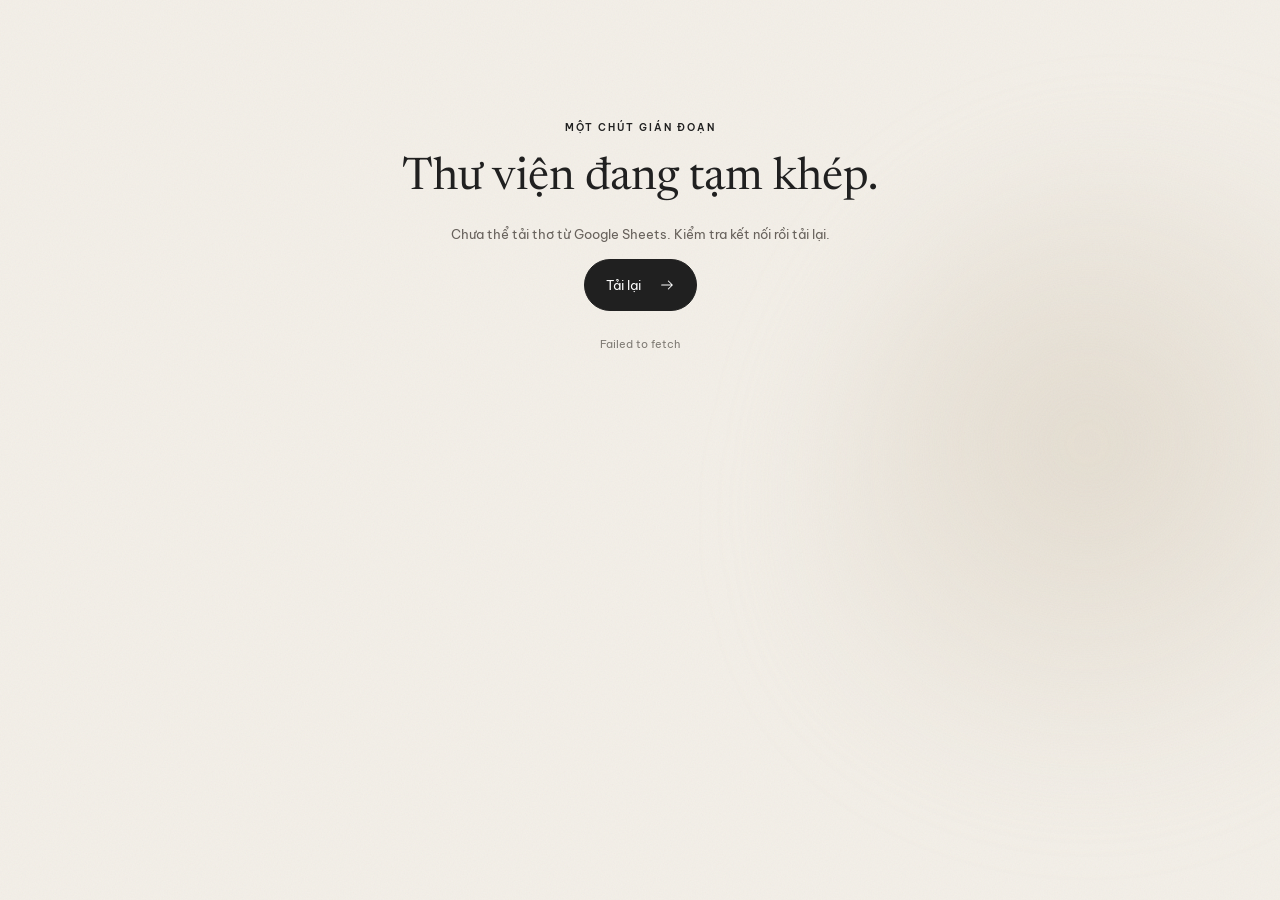
==== commit 63c219bb: "up" ====
--- a/index.html
+++ b/index.html
@@ -1,3 +1,3 @@
 <!doctype html>
-<html lang="vi"><head><meta charset="utf-8"><meta name="viewport" content="width=device-width, initial-scale=1"><meta name="theme-color" content="#f3efe8"><meta name="description" content="Sakalis, thư viện văn học đương đại: thơ, ký ức và những trang sách."><title>Sakalis · Một khoảng lặng dành cho thơ</title><link rel="icon" href="./favicon.ico"><link rel="preconnect" href="https://fonts.googleapis.com"><link rel="preconnect" href="https://fonts.gstatic.com" crossorigin><link rel="stylesheet" href="./assets/css/site.css"></head>
-<body data-page="index"><div id="app"><div class="boot-status" role="status"><span class="boot-mark">✽</span><p>Đang mở những dòng thơ...</p><noscript>Cần bật JavaScript để đọc thơ trên Sakalis.</noscript></div></div><script defer src="./assets/js/site.bundle.js?v=5.0.0"></script></body></html>+<html lang="vi"><head><meta charset="utf-8"><meta name="viewport" content="width=device-width, initial-scale=1"><meta name="theme-color" content="#f3efe8"><meta name="description" content="Sakalis, thư viện văn học đương đại: thơ, ký ức và những trang sách."><title>Sakalis · Một khoảng lặng dành cho thơ</title><link rel="icon" href="./favicon.ico"><link rel="preconnect" href="https://fonts.googleapis.com"><link rel="preconnect" href="https://fonts.gstatic.com" crossorigin><link rel="stylesheet" href="./assets/css/site.css?v=7.0.0"></head>
+<body data-page="index"><div id="app"><div class="boot-status" role="status"><span class="boot-mark">✽</span><p>Đang mở những dòng thơ...</p><noscript>Cần bật JavaScript để đọc thơ trên Sakalis.</noscript></div></div><script defer src="./assets/js/site.bundle.js?v=7.0.0"></script></body></html>
--- a/assets/css/site.css
+++ b/assets/css/site.css
@@ -39,3 +39,97 @@
 .about-opening{display:grid;grid-template-columns:47% 53%;gap:0;min-height:620px;margin:37px 0 0;background:#232424;color:#f4f0e9;border-radius:7px 87px 7px 7px;overflow:hidden}.about-portrait{position:relative;overflow:hidden}.about-portrait img{width:100%;height:100%;object-fit:cover;filter:grayscale(1) brightness(.72)}.about-portrait span{position:absolute;bottom:30px;left:32px;font:600 9px var(--sans);letter-spacing:.19em}.about-intro{padding:64px 8% 65px;display:flex;flex-direction:column;justify-content:center;align-items:start}.about-intro .eyebrow{color:#c4bbb0}.about-intro h1{font:400 clamp(55px,5.8vw,96px)/.94 var(--serif);letter-spacing:-.055em;margin:28px 0}.about-intro h1 em{color:#b5aba0}.about-ornament{font:60px var(--serif);color:#b5aa9e}.about-intro p{font:400 15px/2 var(--poem);color:#c5c0b7;max-width:490px;margin:15px 0 29px}.about-intro .button-ink{border-color:#bdb4a7;background:#ece5d9;color:#222}.about-intro .button-ink:hover{background:transparent;color:#f7f2e9}.about-numberline{padding:21px 0;border-bottom:1px solid var(--line);display:flex;justify-content:space-between;font:600 9px var(--sans);letter-spacing:.19em;color:#8a8177}.about-journal{display:grid;grid-template-columns:28% 1fr;gap:35px;margin:100px 0}.about-journal h2{font:400 49px/1.1 var(--serif);letter-spacing:-.04em;margin:25px 0}.about-journal h2 i{color:#898074}.about-journal .poem-gallery{grid-template-columns:repeat(3,minmax(0,1fr))}.about-journal .poem-item{grid-column:span 1;min-height:400px}.about-journal .poem-item--cover{min-height:400px}
 @media(max-width:900px){.about-opening{min-height:490px}.about-intro{padding:35px}.about-intro h1{font-size:58px}.about-journal{display:block}.about-journal h2{max-width:600px}.about-journal .poem-gallery{margin-top:25px}}
 @media(max-width:600px){.about-opening{display:flex;flex-direction:column;margin-top:15px;border-radius:7px 55px 7px 7px}.about-portrait{height:240px}.about-intro{padding:26px 25px 34px}.about-intro h1{font-size:clamp(48px,11vw,70px);margin:16px 0}.about-ornament{font-size:40px}.about-intro p{font-size:12px;margin:10px 0 22px}.about-numberline{font-size:7px}.about-numberline span:last-child{display:none}.about-journal{margin:55px 0}.about-journal h2{font-size:39px}.about-journal .poem-gallery{grid-template-columns:repeat(2,minmax(0,1fr))}.about-journal .poem-item{min-height:330px}}
+
+/* ====================================================
+   SAKALIS 6.0 — The Reading Library
+   Tập thơ: danh sách riêng -> chi tiết riêng -> bài thơ.
+   Thư viện: thẻ đồng cỡ, không còn masonry ngẫu hứng.
+   ==================================================== */
+
+/* Library archive visual rhythm */
+.library-page .list-hero{min-height:360px;border-radius:5px 84px 5px 5px;margin:26px 0 20px;background:linear-gradient(112deg,#252527 0%,#353535 52%,#222324 100%);box-shadow:0 18px 50px #1d1d1b22}
+.library-page .list-hero-copy{padding-top:52px;padding-bottom:48px}
+.library-page .list-hero h1{font-size:clamp(53px,5.1vw,78px);line-height:.96}
+.library-page .list-hero p{font-size:13px;max-width:440px}
+.library-page .list-hero-art{opacity:.68}
+.library-page .filter-panel{margin-top:24px;margin-bottom:40px;box-shadow:0 10px 35px #28211a0e;border-radius:7px}
+.library-page .library-results{padding-top:4px}
+.library-page .result-intro{margin-bottom:24px}
+
+/* Same-size literary bookplates throughout the archive & within volumes */
+.reading-grid{display:grid;grid-template-columns:repeat(3,minmax(0,1fr));gap:26px 22px;align-items:stretch}
+.reading-card{position:relative;display:flex;flex-direction:column;min-width:0;background:#f8f5ef;border:1px solid #d8d0c5;border-radius:4px;overflow:hidden;box-shadow:0 4px 0 #aca59b25,0 20px 45px #342b2110;transition:transform .55s var(--ease),box-shadow .55s var(--ease),background-color .4s ease;isolation:isolate}
+.reading-card:hover{transform:translateY(-7px)!important;box-shadow:0 24px 48px #17171724;background:#fdfaf5}
+.reading-card__image{position:relative;display:block;aspect-ratio:1.43;overflow:hidden;background:#b9b7b0;flex-shrink:0}
+.reading-card__image:before{content:"";position:absolute;z-index:2;inset:0;background:linear-gradient(135deg,#ffffff25 0%,transparent 35%,#00000040 100%);pointer-events:none}
+.reading-card__image:after{content:"";position:absolute;inset:0;pointer-events:none;background:repeating-linear-gradient(0deg,#ffffff05 0 1px,transparent 1px 3px);z-index:3}
+.reading-card__image img{width:100%;height:100%;object-fit:cover;filter:grayscale(1) contrast(.94);transition:transform .85s var(--ease),filter .6s ease}
+.reading-card:hover .reading-card__image img{transform:scale(1.07);filter:grayscale(1) contrast(1.07)}
+.reading-card__index{position:absolute;z-index:4;left:18px;top:15px;color:#fff;font:500 11px var(--serif);letter-spacing:.06em;text-shadow:0 1px 6px #0008}
+.reading-card__open{position:absolute;z-index:4;right:16px;top:15px;width:36px;height:36px;border:1px solid #ffffff88;color:#fff;display:grid;place-items:center;border-radius:50%;transform:translateY(8px);opacity:0;transition:transform .35s,opacity .35s}
+.reading-card:hover .reading-card__open{transform:translateY(0);opacity:1}
+.reading-card__text{display:flex;flex-direction:column;flex:1;padding:23px 23px 19px}
+.reading-card__eyebrow{display:flex;align-items:center;justify-content:space-between;gap:10px;font:600 9px/1.5 var(--sans);letter-spacing:.13em;color:#7a736a;text-transform:uppercase;min-height:15px}
+.reading-card__eyebrow>span{flex:none;font-weight:400;letter-spacing:0}
+.reading-card__title{display:-webkit-box;-webkit-box-orient:vertical;-webkit-line-clamp:2;overflow:hidden;min-height:2.25em;margin:15px 0 8px;font:400 clamp(27px,2.3vw,36px)/1.13 var(--serif);letter-spacing:-.035em;transition:color .3s}
+.reading-card__title:hover{color:#80766a}
+.reading-card__verse{font:italic 13px/1.75 var(--poem);color:#7e756c;margin:0 0 19px;min-height:3.5em;display:-webkit-box;-webkit-box-orient:vertical;-webkit-line-clamp:2;overflow:hidden}
+.reading-card__bottom{margin-top:auto;padding-top:14px;border-top:1px solid #ded7cc;display:flex;align-items:center;justify-content:space-between;gap:10px}
+.reading-card__bottom>a{font:600 10px var(--sans);letter-spacing:.04em;display:inline-flex;align-items:center;gap:10px}
+.reading-card__bottom>a span{font-size:18px;transition:transform .3s}
+.reading-card__bottom>a:hover span{transform:translate(3px,-3px)}
+.reading-card .save-btn{background:transparent;border-color:#d3cabe;flex:none}
+.reading-card .save-btn:hover,.reading-card .save-btn.saved{background:#242323;border-color:#242323;color:#fff}
+.library-page .load-more-wrap{margin-top:36px}
+
+/* Dedicated volume detail, not a poem filter pretending to be one */
+.volume-page{padding-bottom:75px}
+.volume-crumb{display:flex;align-items:center;gap:11px;flex-wrap:wrap;padding:25px 0;color:#7e786f;font:500 10px/1.5 var(--sans);letter-spacing:.055em}
+.volume-crumb a{transition:color .2s}.volume-crumb a:hover{color:#111}.volume-crumb strong{font-weight:600;color:#302f2d}
+.volume-cover-hero{display:grid;grid-template-columns:minmax(310px,.85fr) minmax(0,1.15fr);min-height:568px;background:#e6e1d9;border:1px solid #d4cabd;border-radius:6px;overflow:hidden;box-shadow:0 16px 48px #3b33201a}
+.volume-cover-display{position:relative;min-height:568px;background:radial-gradient(ellipse at 38% 35%,#696969 0%,#303235 63%,#1d1e20 100%);display:grid;place-items:center;perspective:1100px;overflow:hidden;isolation:isolate}
+.volume-cover-display:before{content:"";position:absolute;inset:0;background-image:url("data:image/svg+xml,%3Csvg xmlns='http://www.w3.org/2000/svg' width='140' height='140'%3E%3Cfilter id='n'%3E%3CfeTurbulence type='fractalNoise' baseFrequency='.7' numOctaves='3' stitchTiles='stitch'/%3E%3C/filter%3E%3Crect width='100%25' height='100%25' opacity='.19' filter='url(%23n)'/%3E%3C/svg%3E");opacity:.18;mix-blend-mode:screen;pointer-events:none;z-index:1}
+.volume-display-glow{position:absolute;left:11%;top:8%;width:80%;height:76%;border-radius:50%;background:radial-gradient(ellipse,#9f9f9855,transparent 72%);filter:blur(24px);animation:ambientMorph 22s ease-in-out infinite alternate}
+.volume-book{position:relative;z-index:3;width:min(62%,270px);aspect-ratio:.695;transform:rotateY(-15deg) rotateZ(-5deg);transform-style:preserve-3d;filter:drop-shadow(24px 28px 15px #09090988);transition:transform .75s var(--ease);animation:volumeFloat 9s ease-in-out infinite alternate}
+.volume-cover-display:hover .volume-book{animation-play-state:paused;transform:rotateY(-7deg) rotateZ(-1deg) translateY(-8px)}
+.volume-book-front{position:absolute;inset:0;display:flex;flex-direction:column;justify-content:flex-end;padding:28px 22px;color:#fff;background:#3a3938;overflow:hidden;box-shadow:inset 2px 0 4px #ffffff30}
+.volume-book-front img{position:absolute;inset:0;width:100%;height:100%;object-fit:cover;filter:grayscale(1) brightness(.68);z-index:0}
+.volume-book-shade{position:absolute;z-index:1;inset:0;background:linear-gradient(180deg,#05050633 0%,transparent 27%,#070707c2 100%)}
+.volume-book-imprint,.volume-book-front strong,.volume-book-author{position:relative;z-index:2}
+.volume-book-imprint{position:absolute;top:23px;left:22px;font:600 8px var(--sans);letter-spacing:.21em}
+.volume-book-front strong{font:400 clamp(28px,3vw,42px)/1.03 var(--serif);letter-spacing:-.03em;overflow-wrap:anywhere;text-wrap:balance;margin-bottom:35px}
+.volume-book-author{font:600 8px var(--sans);letter-spacing:.22em;border-top:1px solid #ffffff76;padding-top:13px}
+.volume-book-spine{position:absolute;top:0;bottom:0;left:0;width:22px;background:linear-gradient(90deg,#171717,#73716a,#1a1a1b);transform-origin:left;transform:rotateY(90deg);box-shadow:inset 2px 0 5px #ffffff5c}
+.volume-plate-index{position:absolute;z-index:3;bottom:20px;left:25px;color:#cbc8c0;font:600 9px var(--sans);letter-spacing:.17em}
+@keyframes volumeFloat{from{transform:rotateY(-14deg) rotateZ(-5deg) translateY(6px)}to{transform:rotateY(-9deg) rotateZ(-3deg) translateY(-7px)}}
+.volume-intro{padding:clamp(38px,5vw,80px);display:flex;flex-direction:column;align-items:flex-start;justify-content:center;position:relative;background:radial-gradient(circle at top right,#f7f4ee 0%,transparent 55%),#e9e5de}
+.volume-intro .eyebrow{color:#81776c}
+.volume-intro h1{font:400 clamp(49px,5vw,78px)/.96 var(--serif);letter-spacing:-.065em;margin:25px 0;overflow-wrap:anywhere;text-wrap:balance}
+.volume-intro-note{font:italic clamp(16px,1.6vw,22px)/1.8 var(--poem);color:#706961;margin:0 0 28px;max-width:490px}
+.volume-metrics{display:flex;gap:40px;padding:21px 0 24px;margin-top:9px;border-top:1px solid #c6bdaf;width:100%}
+.volume-metrics div{display:flex;flex-direction:column;gap:7px}.volume-metrics strong{font:400 31px/1 var(--serif);letter-spacing:-.03em}.volume-metrics span{font:600 9px var(--sans);letter-spacing:.15em;color:#777067}
+.volume-topic-pills{display:flex;gap:8px;flex-wrap:wrap;margin-bottom:30px}.volume-topic-pills a{font:500 10px var(--sans);border:1px solid #c9bfb2;padding:8px 12px;border-radius:20px;transition:background .3s}.volume-topic-pills a:hover{background:#d5cec2}
+.volume-read-first{display:flex;align-items:center;justify-content:space-between;gap:35px;background:#222323;color:#fff;border:1px solid #222323;border-radius:30px;font:500 12px var(--sans);padding:9px 10px 9px 24px;transition:background .3s,color .3s}
+.volume-read-first span{width:32px;height:32px;background:#f5f1eb;color:#222;display:grid;place-items:center;border-radius:50%}.volume-read-first:hover{background:transparent;color:#222}
+.volume-chapters{margin-top:80px}.volume-chapters-head{display:flex;align-items:flex-end;justify-content:space-between;gap:26px;border-bottom:1px solid #bcb1a4;padding-bottom:25px;margin-bottom:28px}
+.volume-chapters-head h2{font:400 clamp(36px,4.2vw,60px)/1.06 var(--serif);letter-spacing:-.045em;margin:13px 0 8px}.volume-chapters-head p{font:13px var(--sans);color:#81786e;margin:0}
+.volume-order{display:flex;align-items:center;gap:10px;white-space:nowrap;font:600 9px var(--sans);letter-spacing:.1em;color:#736b63}.volume-order select{border:1px solid #c7bfb4;border-radius:4px;background:#f7f4ee;color:#2e2d2b;padding:12px;max-width:150px}
+.volume-endnote{border-top:1px solid #c7bfb4;margin:75px 0 15px;padding-top:40px;text-align:center}.volume-endnote>span{font:42px var(--serif)}.volume-endnote p{font:italic 25px var(--serif);margin:9px}.volume-endnote a{display:inline-flex;align-items:center;gap:10px;font:500 11px var(--sans);padding:13px}
+@media(max-width:1000px){.reading-grid{grid-template-columns:repeat(2,minmax(0,1fr));gap:18px}.volume-cover-hero{grid-template-columns:44% 56%;min-height:500px}.volume-cover-display{min-height:500px}.volume-intro{padding:35px}.volume-intro h1{font-size:54px}.volume-book{width:68%}.library-page .list-hero{min-height:330px}}
+@media(max-width:680px){.reading-grid{grid-template-columns:repeat(2,minmax(0,1fr));gap:12px}.reading-card__text{padding:15px 12px 12px}.reading-card__eyebrow{font-size:7px;letter-spacing:.06em}.reading-card__title{font-size:clamp(23px,5.6vw,31px);margin:11px 0 6px}.reading-card__verse{font-size:11px;line-height:1.65;min-height:3.3em;margin-bottom:12px}.reading-card__bottom>a{font-size:9px}.reading-card__bottom{padding-top:10px}.reading-card__index{top:9px;left:9px}.reading-card__open{opacity:1;transform:none;width:28px;height:28px;top:8px;right:8px}.volume-crumb{padding:15px 0;font-size:9px}.volume-cover-hero{grid-template-columns:1fr;min-height:0}.volume-cover-display{min-height:325px}.volume-book{width:174px}.volume-book-front{padding:19px 14px}.volume-book-front strong{font-size:26px;margin-bottom:24px}.volume-book-imprint{left:14px;top:17px;font-size:6px}.volume-intro{padding:30px 24px 34px}.volume-intro h1{font-size:clamp(45px,11vw,68px);margin:16px 0}.volume-intro-note{font-size:17px;margin-bottom:16px}.volume-metrics{gap:22px}.volume-chapters{margin-top:48px}.volume-chapters-head{display:block}.volume-chapters-head h2{font-size:42px}.volume-order{margin-top:19px}.volume-endnote{margin-top:50px}.library-page .list-hero{min-height:280px;border-radius:5px 45px 5px 5px}.library-page .list-hero-copy{padding:27px 25px 31px}.library-page .list-hero h1{font-size:clamp(50px,11vw,67px)}.library-page .filter-panel{margin-bottom:25px}}
+@media(max-width:400px){.reading-grid{gap:9px}.reading-card__image{aspect-ratio:1.13}.reading-card__title{font-size:22px}.reading-card__eyebrow>span{display:none}.reading-card__verse{font-size:10px}.reading-card__bottom{gap:0}.reading-card .save-btn{width:27px;height:27px}}
+@media(prefers-reduced-motion:reduce){.volume-book,.volume-display-glow{animation:none}.reading-card:hover{transform:none!important}}
+
+/* V7 — thư viện dạng ấn phẩm và mục lục tập thơ riêng biệt. */
+.archive-heading{display:grid;grid-template-columns:1.4fr 1fr;align-items:center;position:relative;overflow:hidden;background:#292929;color:#f9f7f3;border-radius:28px;margin:30px 0 24px;min-height:224px;isolation:isolate}
+.archive-heading-copy{padding:30px 40px;z-index:2}.archive-heading h1{font:400 clamp(40px,5vw,76px)/1.05 var(--serif);letter-spacing:-.045em;margin:12px 0}.archive-heading h1 em{color:#cac7c3;font-weight:400}.archive-heading p{font-size:13px;color:#dedbd6;margin:0}.archive-heading .eyebrow{color:#c6c2bd}.archive-heading-art{position:absolute;inset:0 0 0 44%;overflow:hidden;z-index:0}.archive-heading-art img{width:100%;height:100%;object-fit:cover;filter:grayscale(1) brightness(.67);animation:archive-drift 18s ease-in-out infinite alternate}.archive-heading-art:after{content:'';position:absolute;inset:0;background:linear-gradient(90deg,#292929,transparent 85%)}.archive-heading-art span{position:absolute;right:24px;bottom:12px;font:84px var(--serif);color:#ffffff6e;z-index:1}@keyframes archive-drift{to{transform:scale(1.08) translateX(-1%)}}
+.library-page .filter-panel{border-radius:22px;background:#faf8f5d9;box-shadow:0 10px 30px #28221a0a;overflow:hidden}.library-page .search-box,.library-page .filter-selects label{border-radius:14px}.library-page .library-results{margin-top:24px}.library-page .result-intro{margin-bottom:20px}.archive-grid{display:grid;grid-template-columns:repeat(3,minmax(0,1fr));gap:22px;align-items:stretch}.archive-card{min-width:0;display:flex;flex-direction:column;position:relative;padding:9px;border:1px solid #d8d5d0;border-radius:25px;background:linear-gradient(150deg,#fffdfa,#efede8);box-shadow:0 6px 15px #3029210d,0 17px 30px #30292108;transition:transform .55s var(--ease),box-shadow .55s var(--ease),background .4s;isolation:isolate}.archive-art{position:relative;display:block;aspect-ratio:1.48;overflow:hidden;border-radius:18px;background:#9a9996}.archive-art img{width:100%;height:100%;object-fit:cover;filter:grayscale(1) contrast(1.06);transition:transform .95s var(--ease),filter .6s}.archive-art:after{content:'';position:absolute;inset:0;background:linear-gradient(150deg,#0005,transparent 50%);pointer-events:none}.archive-number,.archive-open{position:absolute;z-index:1;top:12px;color:white;background:#17171773;backdrop-filter:blur(10px);border:1px solid #ffffff4a}.archive-number{left:12px;border-radius:20px;padding:5px 10px;font:500 10px var(--sans);letter-spacing:.08em}.archive-open{right:12px;width:37px;height:37px;display:grid;place-items:center;border-radius:50%;transition:transform .4s,background .4s}.archive-copy{padding:16px 13px 11px;display:flex;flex:1;flex-direction:column;min-width:0}.archive-meta{display:flex;align-items:center;justify-content:space-between;gap:10px;color:#66615d;font:500 11px/1.35 var(--sans)}.archive-meta>span{overflow:hidden;white-space:nowrap;text-overflow:ellipsis}.archive-meta .save-btn{width:34px;height:34px;background:#ffffffb0;border-color:#dbd7d1}.archive-meta .save-btn.saved,.archive-meta .save-btn:hover{background:#262626;color:#fff;border-color:#262626}.archive-copy h2{font:400 clamp(23px,2.1vw,32px)/1.18 var(--serif);letter-spacing:-.025em;margin:8px 0 10px;min-height:2.36em;overflow-wrap:anywhere;display:-webkit-box;-webkit-line-clamp:2;-webkit-box-orient:vertical;overflow:hidden}.archive-verse{display:flex;flex-direction:column;gap:2px;margin:0 0 18px;color:#625e59;font:italic 14px/1.65 var(--poem);min-height:3.4em}.archive-verse span{overflow:hidden;text-overflow:ellipsis;white-space:nowrap}.archive-read{display:flex;align-items:center;justify-content:space-between;margin-top:auto;padding:12px 14px;background:#e7e4df;border-radius:14px;font:600 12px var(--sans);transition:background .35s,color .35s}.archive-read svg{transition:transform .35s}.archive-read:hover{background:#282828;color:white}.archive-read:hover svg{transform:translateX(3px)}
+@media(hover:hover){.archive-card:hover{transform:translateY(-7px);box-shadow:0 20px 38px #28221c25}.archive-card:hover .archive-art img{transform:scale(1.07);filter:grayscale(.88) contrast(1.06)}.archive-card:hover .archive-open{transform:rotate(9deg);background:#232323bd}.archive-copy h2 a:hover{text-decoration:underline;text-decoration-thickness:1px;text-underline-offset:5px}}
+.chapter-grid{display:grid;grid-template-columns:repeat(2,minmax(0,1fr));gap:14px}.chapter-card{position:relative;min-width:0;border:1px solid #d9d5cf;border-radius:22px;background:#faf8f4;box-shadow:0 7px 18px #29241e09;transition:transform .4s var(--ease),box-shadow .4s;overflow:hidden}.chapter-link{display:grid;grid-template-columns:118px minmax(0,1fr);gap:16px;padding:10px 46px 10px 10px;min-height:156px;height:100%;align-items:center}.chapter-thumb{height:136px;position:relative;border-radius:15px;overflow:hidden;background:#aaa}.chapter-thumb img{width:100%;height:100%;object-fit:cover;filter:grayscale(1);transition:transform .8s var(--ease)}.chapter-thumb span{position:absolute;bottom:8px;left:8px;background:#2229;color:white;border-radius:12px;padding:3px 8px;font:500 13px var(--serif)}.chapter-copy{min-width:0}.chapter-meta{font:600 10px var(--sans);letter-spacing:.08em;color:#77716a}.chapter-copy h3{font:400 clamp(21px,2vw,28px)/1.17 var(--serif);margin:6px 0;min-height:2.34em;display:-webkit-box;-webkit-line-clamp:2;-webkit-box-orient:vertical;overflow:hidden;overflow-wrap:anywhere}.chapter-copy p{font:italic 13px/1.5 var(--poem);color:#69645e;overflow:hidden;text-overflow:ellipsis;white-space:nowrap;margin:3px 0 8px}.chapter-action{display:inline-flex;align-items:center;gap:8px;font:600 11px var(--sans)}.chapter-save{position:absolute;top:13px;right:10px;width:32px;height:32px}.chapter-card:hover{transform:translateY(-3px);box-shadow:0 13px 25px #29241e17}.chapter-card:hover .chapter-thumb img{transform:scale(1.09)}.chapter-card:hover .chapter-action svg{transform:translateX(3px)}.chapter-action svg{transition:transform .3s}.volume-chapters{margin-top:48px}.volume-chapters-head h2{font-size:clamp(30px,3.3vw,48px)}.volume-order select{border-radius:12px}.volume-cover-hero{border-radius:24px;overflow:hidden}
+@media(max-width:1000px){.archive-grid{grid-template-columns:repeat(2,minmax(0,1fr));gap:15px}.chapter-grid{grid-template-columns:1fr}.chapter-link{grid-template-columns:112px minmax(0,1fr)}}
+@media(max-width:680px){.archive-heading{min-height:176px;margin-top:16px;border-radius:22px}.archive-heading-copy{padding:22px 17px}.archive-heading p{font-size:11px;max-width:200px}.archive-heading h1{font-size:43px}.archive-heading-art{left:35%;opacity:.72}.archive-grid{gap:11px}.archive-card{padding:6px;border-radius:19px}.archive-art{border-radius:13px;aspect-ratio:1.13}.archive-number{left:7px;top:7px;font-size:8px;padding:3px 6px}.archive-open{top:7px;right:7px;width:27px;height:27px}.archive-open svg{width:15px}.archive-copy{padding:9px 5px 5px}.archive-meta{font-size:9px;gap:4px}.archive-meta .save-btn{width:28px;height:28px}.archive-meta .save-btn svg{width:14px}.archive-copy h2{font-size:clamp(18px,5.2vw,25px);margin:8px 0}.archive-verse{font-size:11px;margin-bottom:11px}.archive-read{font-size:10px;padding:9px;border-radius:10px}.archive-read svg{width:14px}.chapter-link{grid-template-columns:84px minmax(0,1fr);gap:12px;padding:8px 39px 8px 8px;min-height:132px}.chapter-thumb{height:116px;border-radius:13px}.chapter-card{border-radius:19px}.chapter-copy h3{font-size:23px}.chapter-copy p{font-size:12px}.chapter-save{right:7px;top:10px;width:28px;height:28px}.chapter-save svg{width:15px}.chapter-meta{font-size:9px}.volume-chapters{margin-top:34px}}
+@media(prefers-reduced-motion:reduce){.archive-card:hover,.chapter-card:hover{transform:none}.archive-heading-art img{animation:none}}
+/* Paper stack — same CSS available on every SPA entry point. */
+.paper-stack-reader{padding:17px 20px 24px;background:#e1dfda;border:1px solid #cecbc5;border-radius:24px;overflow:hidden;position:relative}.stack-toolbar{display:flex;align-items:center;justify-content:space-between;gap:10px}.stack-toolbar .eyebrow{color:#625e59}.stack-control{display:inline-flex;align-items:center;justify-content:center;gap:7px;border:1px solid #b7b4ae;background:#f9f8f5;color:#222;border-radius:24px;padding:9px 14px;font:500 12px var(--sans);transition:background .3s,color .3s}.stack-control:hover:not(:disabled){background:#242424;color:#fff}.stack-control:disabled{opacity:.35;cursor:default}.stack-stage{display:grid;place-items:center;overflow:hidden;touch-action:pan-y;cursor:grab;user-select:none;padding:42px 22px 34px;min-width:0}.stack-stage:active{cursor:grabbing}.stack-deck{position:relative;width:min(100%,500px);min-width:0;perspective:1100px}.stack-sheet{background:#fbf9f5;border:1px solid #d0ccc4;border-radius:4px;box-shadow:0 14px 28px #2222;transform-origin:50% 75%;position:absolute;inset:0;pointer-events:none}.stack-sheet--back2{transform:translate(10px,5px) rotate(4deg);background:#e5e1da}.stack-sheet--back1{transform:translate(-9px,7px) rotate(-3deg);background:#f1eee8}.stack-sheet--top{position:relative;inset:auto;min-height:clamp(430px,65vw,590px);display:flex;flex-direction:column;justify-content:space-between;padding:23px clamp(17px,4vw,43px);background:radial-gradient(ellipse at 20% 0%,#fffdfa,transparent 75%),#f8f5ee;transition:transform .42s var(--ease),opacity .42s;will-change:transform}.stack-paper-head,.stack-paper-foot{display:flex;align-items:center;justify-content:space-between;gap:10px;color:#726d66;font:500 10px/1.4 var(--sans);letter-spacing:.1em}.stack-paper-head{border-bottom:1px solid #dcd7ce;padding-bottom:12px}.stack-paper-head span:first-child{overflow:hidden;white-space:nowrap;text-overflow:ellipsis}.stack-paper-foot{border-top:1px solid #dcd7ce;padding-top:11px}.stack-paper-content{padding:22px 0;min-width:0}.stack-paper-content h2{font:400 clamp(25px,3.8vw,39px)/1.16 var(--serif);text-align:center;letter-spacing:-.025em;overflow-wrap:anywhere;margin:0 0 24px}.stack-lines{font:400 clamp(15px,2.1vw,21px)/1.7 var(--poem);color:#252321}.stack-line{display:block;white-space:pre;transform-origin:left center;min-width:0}.stack-stanza-gap{display:block;height:.55em}.stack-enter{animation:stack-settle .42s var(--ease)}@keyframes stack-settle{from{transform:translate(-7px,8px) rotate(-3deg)}to{transform:none}}.stack-sheet.stack-exit{position:absolute;inset:0;z-index:5;transition:transform .42s var(--ease),opacity .42s}.stack-nav{display:flex;align-items:center;justify-content:space-between;gap:8px;max-width:500px;margin:auto}.stack-nav span{font:600 12px var(--sans);color:#4c4a46}.stack-seek{display:block;width:min(500px,100%);margin:15px auto 0;accent-color:#3b3b3b}.stack-hint{text-align:center;color:#6a6762;font-size:11px;margin:9px 0 0}.paper-stack-reader:fullscreen,.sakalis-stack-fullscreen .paper-stack-reader{background:#deddd8;overflow:auto;padding:20px max(18px,calc((100vw - 750px)/2));border-radius:0}.sakalis-stack-fullscreen .paper-stack-reader{position:fixed;inset:0;z-index:1000}.paper-stack-reader:fullscreen .stack-stage,.sakalis-stack-fullscreen .stack-stage{padding-top:22px;padding-bottom:25px}.paper-stack-reader:fullscreen .stack-deck,.sakalis-stack-fullscreen .stack-deck{width:min(100%,500px)}
+@media(max-width:680px){.paper-stack-reader{padding:12px 10px 16px;border-radius:19px}.stack-stage{padding:26px 14px 24px}.stack-sheet--top{min-height:420px;padding:17px 17px}.stack-paper-content{padding:16px 0}.stack-paper-content h2{font-size:25px;margin-bottom:18px}.stack-lines{font-size:15px}.stack-control{font-size:10px;padding:8px 10px}.stack-toolbar .eyebrow{font-size:8px}.stack-hint{font-size:10px}.stack-paper-head,.stack-paper-foot{font-size:8px}}
+@media(prefers-reduced-motion:reduce){.stack-enter{animation:none}.stack-sheet{transition:none}}
